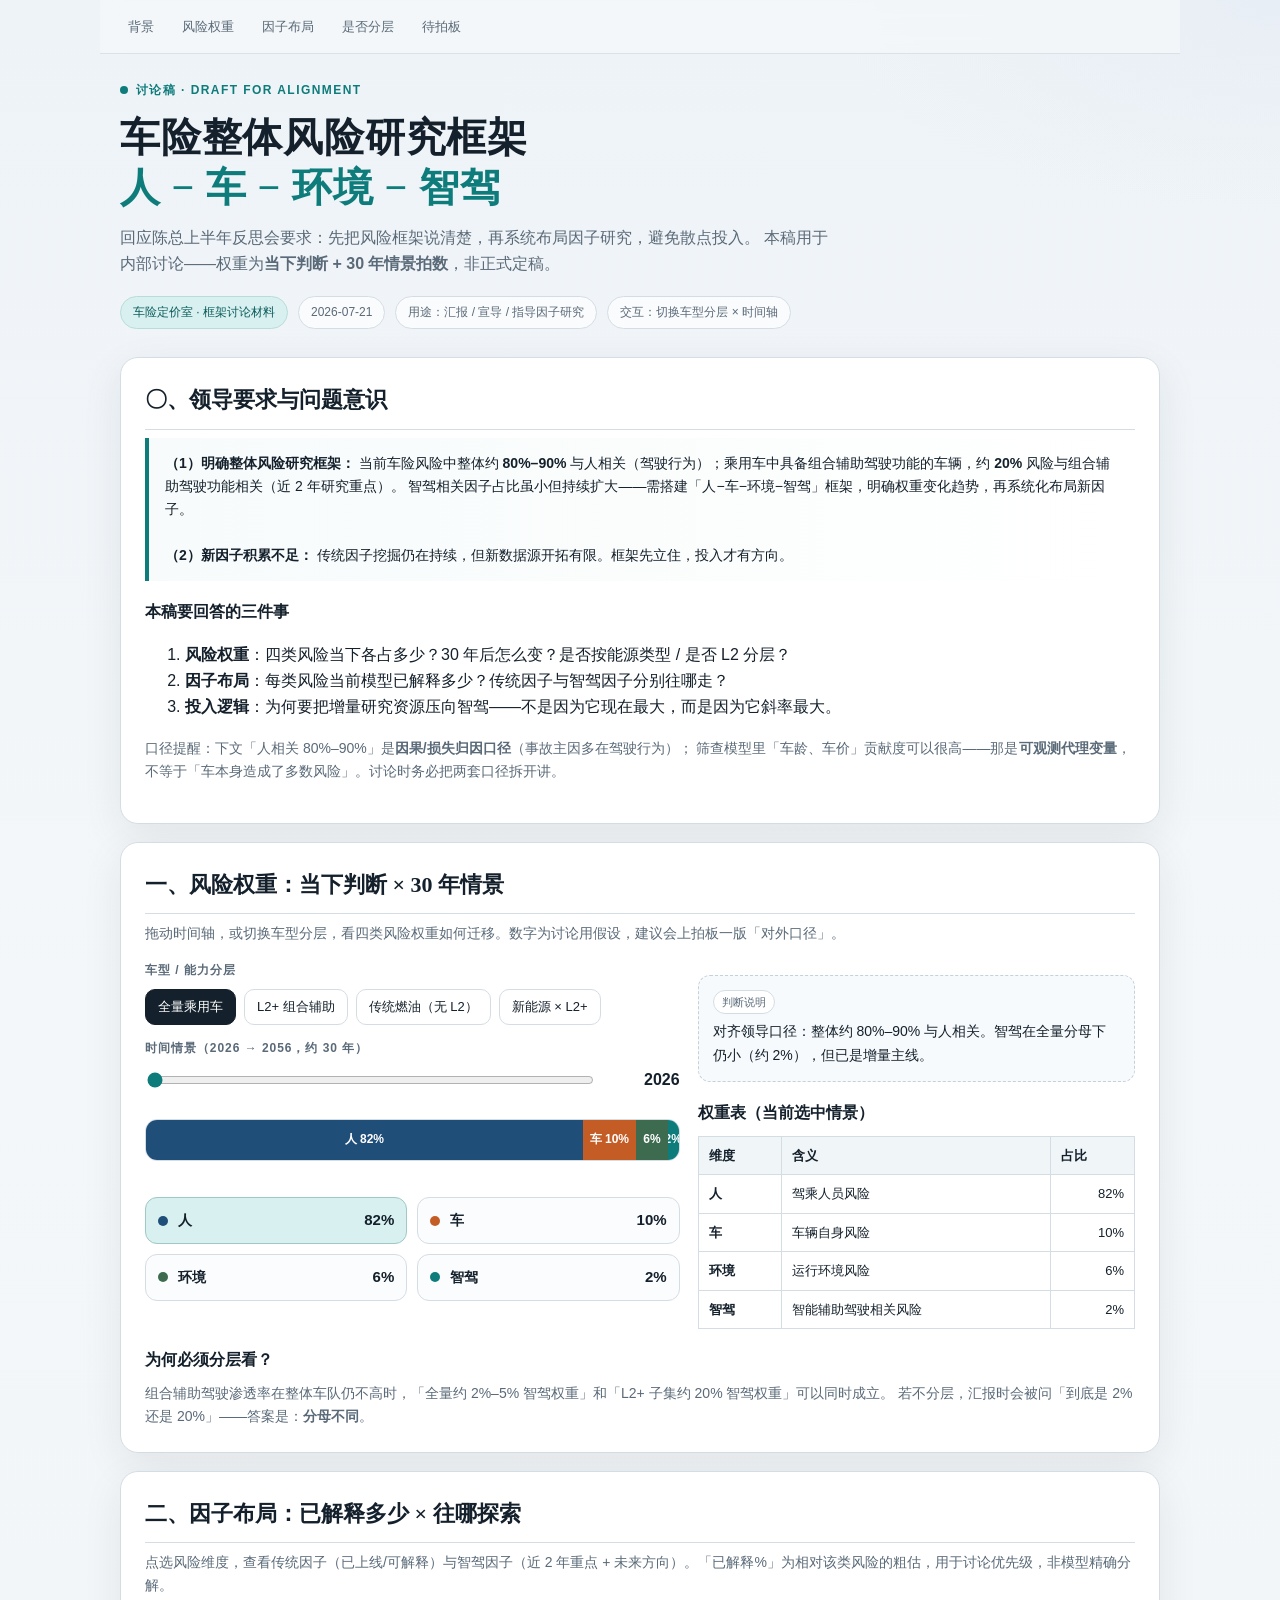
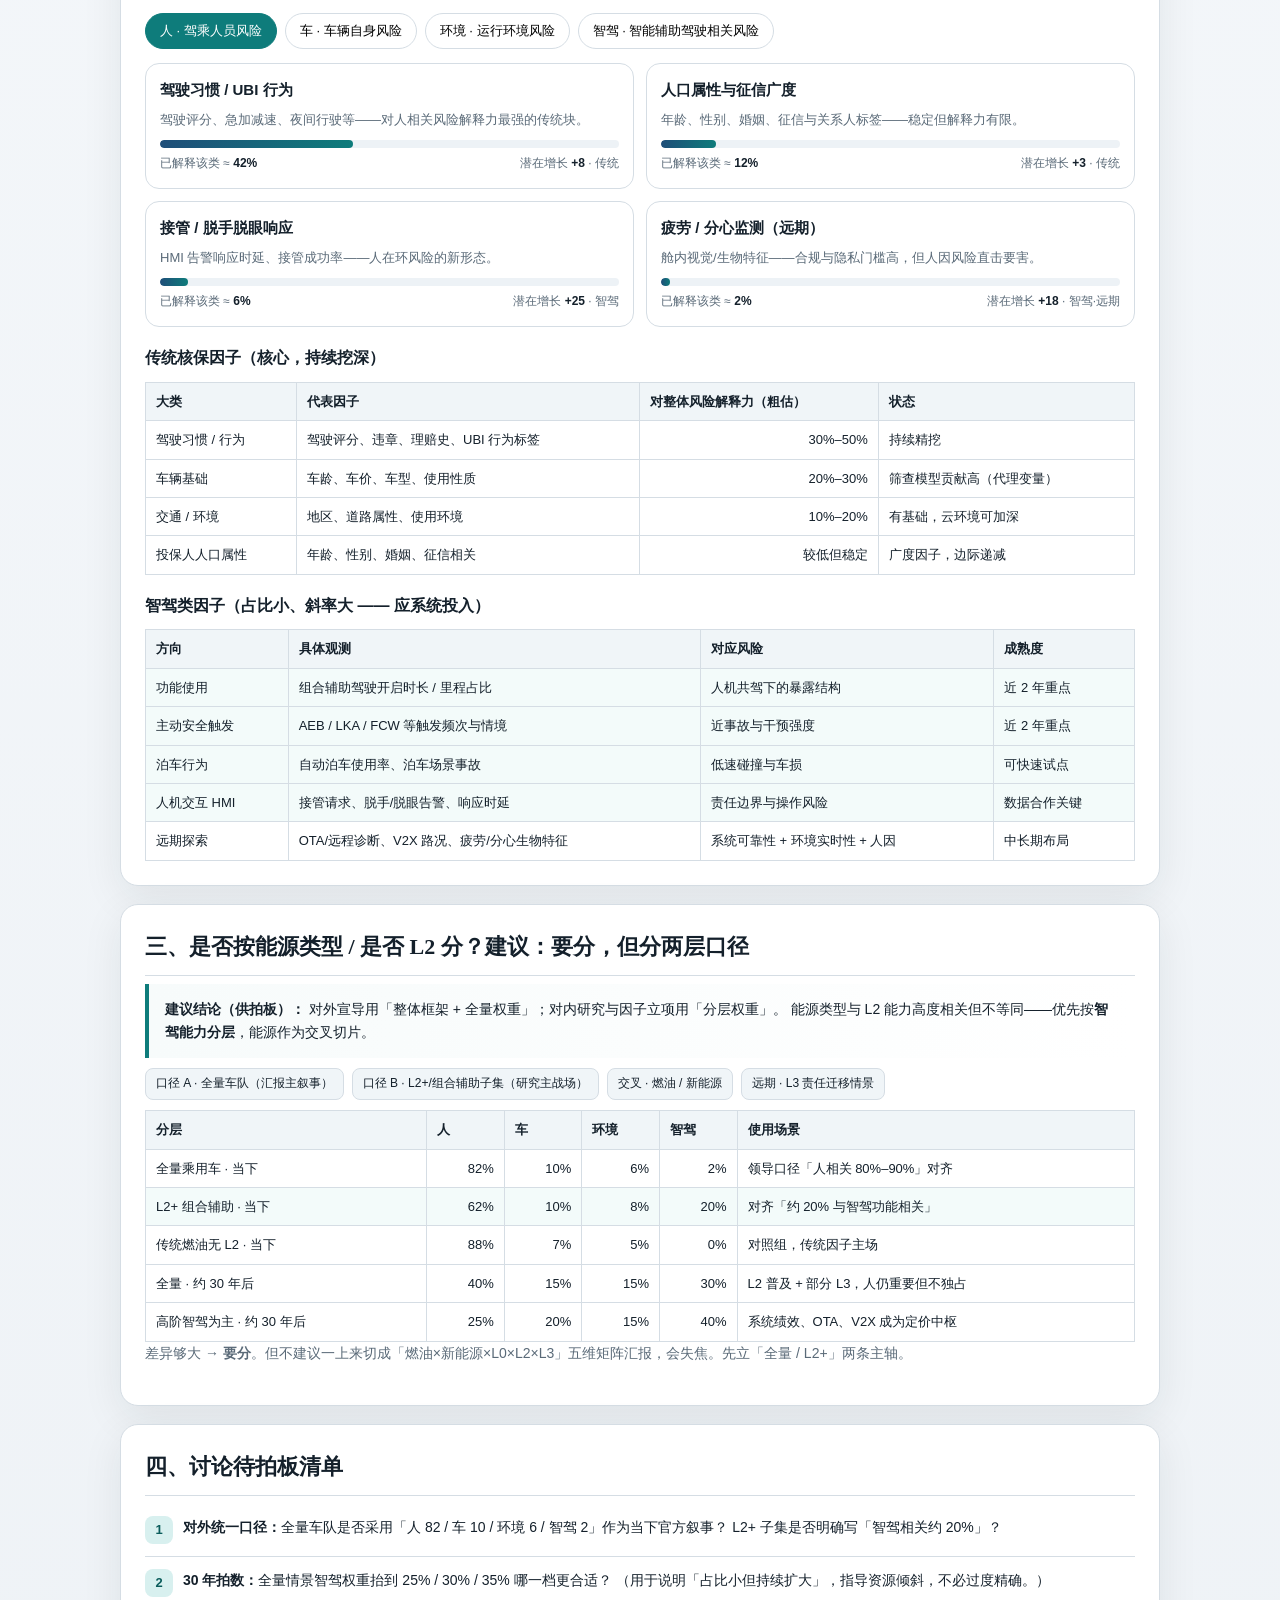
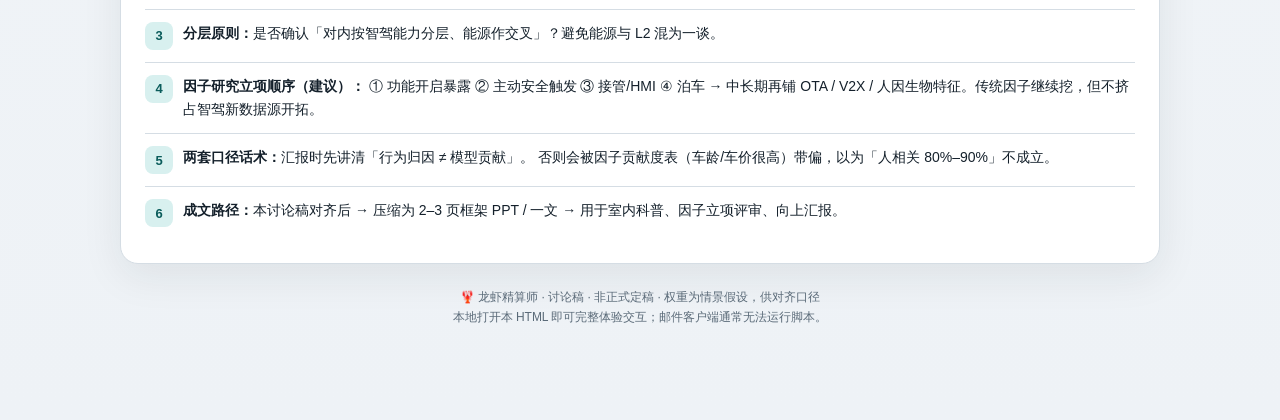
==== data/reports/auto-risk-framework/index.html @ bf544667 "Add interactive HTML draft for auto insurance risk framework Discussion material covering person/veh" ====
<!DOCTYPE html>
<html lang="zh-Hans">
<head>
<meta charset="utf-8">
<meta name="viewport" content="width=device-width, initial-scale=1">
<title>人−车−环境−智驾｜车险整体风险研究框架（讨论稿）</title>
<style>
  :root {
    --ink: #14202b;
    --muted: #5a6a78;
    --line: #d5dde4;
    --paper: #f4f7fa;
    --card: #ffffff;
    --accent: #0e7c7b;
    --accent-soft: #d8f0ef;
    --person: #1f4e79;
    --vehicle: #c45c26;
    --env: #3d6b4f;
    --adas: #0e7c7b;
    --warn: #9a3412;
    --shadow: 0 12px 40px rgba(20, 32, 43, 0.08);
    --font-display: "Source Han Serif SC", "Noto Serif SC", "Songti SC", "STSong", serif;
    --font-body: "PingFang SC", "Hiragino Sans GB", "Microsoft YaHei", sans-serif;
  }

  * { box-sizing: border-box; }
  html { scroll-behavior: smooth; }
  body {
    margin: 0;
    font-family: var(--font-body);
    color: var(--ink);
    background:
      radial-gradient(1200px 500px at 10% -10%, #d8f0ef 0%, transparent 55%),
      radial-gradient(900px 420px at 100% 0%, #e8eef5 0%, transparent 50%),
      linear-gradient(180deg, #eef3f7 0%, var(--paper) 28%, #eef2f6 100%);
    line-height: 1.65;
  }

  .wrap { max-width: 1080px; margin: 0 auto; padding: 28px 20px 80px; }

  .badge {
    display: inline-flex;
    align-items: center;
    gap: 8px;
    font-size: 12px;
    letter-spacing: 0.12em;
    text-transform: uppercase;
    color: var(--accent);
    font-weight: 600;
  }
  .badge::before {
    content: "";
    width: 8px; height: 8px;
    border-radius: 50%;
    background: var(--accent);
  }

  h1 {
    font-family: var(--font-display);
    font-weight: 700;
    font-size: clamp(28px, 4vw, 40px);
    line-height: 1.25;
    margin: 10px 0 12px;
    letter-spacing: 0.02em;
  }
  h1 em {
    font-style: normal;
    color: var(--accent);
  }

  .lead {
    font-size: 16px;
    color: var(--muted);
    max-width: 720px;
    margin: 0 0 18px;
  }

  .meta-row {
    display: flex;
    flex-wrap: wrap;
    gap: 10px;
    margin-bottom: 28px;
  }
  .chip {
    font-size: 12px;
    padding: 6px 12px;
    border: 1px solid var(--line);
    background: rgba(255,255,255,0.7);
    border-radius: 999px;
    color: var(--muted);
  }
  .chip.strong {
    border-color: #b8ddd9;
    background: var(--accent-soft);
    color: #0a5c5b;
  }

  section {
    background: var(--card);
    border: 1px solid var(--line);
    border-radius: 18px;
    padding: 24px;
    margin: 18px 0;
    box-shadow: var(--shadow);
  }

  section h2 {
    font-family: var(--font-display);
    font-size: 22px;
    margin: 0 0 8px;
    padding-bottom: 10px;
    border-bottom: 1px solid var(--line);
  }
  section h3 {
    font-size: 16px;
    margin: 18px 0 8px;
  }
  .sec-note { color: var(--muted); font-size: 14px; margin: 0 0 16px; }

  .callout {
    background: linear-gradient(90deg, #f7fbfb, #fff);
    border-left: 4px solid var(--accent);
    padding: 14px 16px;
    border-radius: 0 12px 12px 0;
    font-size: 14px;
  }
  .callout strong { color: var(--ink); }

  .grid-2 {
    display: grid;
    grid-template-columns: 1.1fr 0.9fr;
    gap: 18px;
  }
  @media (max-width: 860px) {
    .grid-2 { grid-template-columns: 1fr; }
  }

  .controls {
    display: flex;
    flex-direction: column;
    gap: 14px;
  }
  .control-block label {
    display: block;
    font-size: 12px;
    letter-spacing: 0.08em;
    color: var(--muted);
    margin-bottom: 8px;
    font-weight: 600;
  }
  .seg {
    display: flex;
    flex-wrap: wrap;
    gap: 8px;
  }
  .seg button {
    appearance: none;
    border: 1px solid var(--line);
    background: #fff;
    color: var(--ink);
    padding: 8px 12px;
    border-radius: 10px;
    font-size: 13px;
    cursor: pointer;
    transition: 0.18s ease;
  }
  .seg button:hover { border-color: #9ec9c6; }
  .seg button.active {
    background: var(--ink);
    color: #fff;
    border-color: var(--ink);
  }

  .year-row {
    display: flex;
    align-items: center;
    gap: 12px;
  }
  input[type="range"] {
    flex: 1;
    accent-color: var(--accent);
  }
  .year-val {
    min-width: 72px;
    text-align: right;
    font-weight: 700;
    font-variant-numeric: tabular-nums;
  }

  .stack {
    display: flex;
    height: 42px;
    border-radius: 12px;
    overflow: hidden;
    border: 1px solid var(--line);
    margin: 12px 0 8px;
  }
  .stack span {
    display: flex;
    align-items: center;
    justify-content: center;
    color: #fff;
    font-size: 12px;
    font-weight: 700;
    transition: width 0.45s cubic-bezier(.2,.8,.2,1);
    white-space: nowrap;
    overflow: hidden;
  }
  .c-person { background: var(--person); }
  .c-vehicle { background: var(--vehicle); }
  .c-env { background: var(--env); }
  .c-adas { background: var(--adas); }

  .legend {
    display: grid;
    grid-template-columns: repeat(2, minmax(0, 1fr));
    gap: 10px;
    margin-top: 14px;
  }
  .legend-item {
    display: flex;
    align-items: center;
    gap: 10px;
    padding: 10px 12px;
    border: 1px solid var(--line);
    border-radius: 12px;
    background: #fafcfd;
    cursor: pointer;
    transition: 0.15s ease;
  }
  .legend-item:hover, .legend-item.selected {
    border-color: #9ec9c6;
    background: var(--accent-soft);
  }
  .dot {
    width: 10px; height: 10px; border-radius: 50%; flex-shrink: 0;
  }
  .legend-item .name { font-weight: 600; font-size: 14px; }
  .legend-item .pct {
    margin-left: auto;
    font-variant-numeric: tabular-nums;
    font-weight: 700;
    font-size: 15px;
  }

  .judge-box {
    margin-top: 14px;
    padding: 14px;
    border-radius: 12px;
    background: #f7fafc;
    border: 1px dashed #c5d0da;
    font-size: 14px;
    min-height: 88px;
  }
  .judge-box .tag {
    display: inline-block;
    font-size: 11px;
    padding: 2px 8px;
    border-radius: 999px;
    background: #fff;
    border: 1px solid var(--line);
    color: var(--muted);
    margin-bottom: 6px;
  }

  .factor-tabs {
    display: flex;
    gap: 8px;
    flex-wrap: wrap;
    margin: 8px 0 14px;
  }
  .factor-tabs button {
    appearance: none;
    border: 1px solid var(--line);
    background: #fff;
    padding: 8px 14px;
    border-radius: 999px;
    cursor: pointer;
    font-size: 13px;
  }
  .factor-tabs button.active {
    background: var(--accent);
    border-color: var(--accent);
    color: #fff;
  }

  .factor-grid {
    display: grid;
    grid-template-columns: repeat(2, minmax(0, 1fr));
    gap: 12px;
  }
  @media (max-width: 700px) {
    .factor-grid, .legend { grid-template-columns: 1fr; }
  }

  .factor-card {
    border: 1px solid var(--line);
    border-radius: 14px;
    padding: 14px;
    background: #fff;
    cursor: pointer;
    transition: transform 0.18s ease, border-color 0.18s ease;
  }
  .factor-card:hover { transform: translateY(-2px); border-color: #9ec9c6; }
  .factor-card h4 {
    margin: 0 0 6px;
    font-size: 15px;
  }
  .factor-card p {
    margin: 0;
    font-size: 13px;
    color: var(--muted);
  }
  .bar-track {
    height: 8px;
    background: #edf2f6;
    border-radius: 999px;
    margin: 10px 0 6px;
    overflow: hidden;
  }
  .bar-fill {
    height: 100%;
    border-radius: 999px;
    background: linear-gradient(90deg, var(--person), var(--accent));
    width: 0;
    transition: width 0.5s ease;
  }
  .factor-meta {
    display: flex;
    justify-content: space-between;
    font-size: 12px;
    color: var(--muted);
  }
  .factor-meta b { color: var(--ink); }

  .detail-panel {
    margin-top: 14px;
    padding: 14px 16px;
    border-radius: 12px;
    background: #0f1a24;
    color: #e8eef4;
    font-size: 14px;
    display: none;
  }
  .detail-panel.show { display: block; animation: fadeIn 0.25s ease; }
  .detail-panel h4 { margin: 0 0 8px; color: #9fd7d4; }
  @keyframes fadeIn { from { opacity: 0; transform: translateY(4px);} to { opacity: 1; transform: none;} }

  table {
    width: 100%;
    border-collapse: collapse;
    font-size: 13px;
    margin-top: 10px;
  }
  th, td {
    border: 1px solid var(--line);
    padding: 8px 10px;
    text-align: left;
    vertical-align: top;
  }
  th { background: #f0f5f8; font-weight: 600; }
  td.num { font-variant-numeric: tabular-nums; text-align: right; white-space: nowrap; }
  tr.highlight td { background: #f3fbfa; }

  .todo-list {
    list-style: none;
    padding: 0;
    margin: 0;
  }
  .todo-list li {
    display: grid;
    grid-template-columns: 28px 1fr;
    gap: 10px;
    padding: 12px 0;
    border-bottom: 1px solid var(--line);
    font-size: 14px;
  }
  .todo-list li:last-child { border-bottom: none; }
  .todo-num {
    width: 28px; height: 28px;
    border-radius: 8px;
    background: var(--accent-soft);
    color: #0a5c5b;
    display: flex;
    align-items: center;
    justify-content: center;
    font-weight: 700;
    font-size: 13px;
  }

  .split-tags {
    display: flex;
    flex-wrap: wrap;
    gap: 8px;
    margin: 10px 0;
  }
  .split-tags span {
    font-size: 12px;
    padding: 5px 10px;
    border-radius: 8px;
    background: #f0f5f8;
    border: 1px solid var(--line);
  }

  .footer-note {
    margin-top: 24px;
    color: var(--muted);
    font-size: 12px;
    text-align: center;
  }

  .nav-mini {
    position: sticky;
    top: 0;
    z-index: 20;
    backdrop-filter: blur(10px);
    background: rgba(244,247,250,0.86);
    border-bottom: 1px solid rgba(213,221,228,0.8);
    margin: -28px -20px 22px;
    padding: 10px 20px;
    display: flex;
    gap: 12px;
    overflow-x: auto;
  }
  .nav-mini a {
    color: var(--muted);
    text-decoration: none;
    font-size: 13px;
    white-space: nowrap;
    padding: 6px 8px;
    border-radius: 8px;
  }
  .nav-mini a:hover { color: var(--ink); background: #fff; }
</style>
</head>
<body>
<div class="wrap">
  <nav class="nav-mini" aria-label="章节">
    <a href="#s0">背景</a>
    <a href="#s1">风险权重</a>
    <a href="#s2">因子布局</a>
    <a href="#s3">是否分层</a>
    <a href="#s4">待拍板</a>
  </nav>

  <div class="badge">讨论稿 · Draft for Alignment</div>
  <h1>车险整体风险研究框架<br><em>人 − 车 − 环境 − 智驾</em></h1>
  <p class="lead">
    回应陈总上半年反思会要求：先把风险框架说清楚，再系统布局因子研究，避免散点投入。
    本稿用于内部讨论——权重为<strong>当下判断 + 30 年情景拍数</strong>，非正式定稿。
  </p>
  <div class="meta-row">
    <span class="chip strong">车险定价室 · 框架讨论材料</span>
    <span class="chip">2026-07-21</span>
    <span class="chip">用途：汇报 / 宣导 / 指导因子研究</span>
    <span class="chip">交互：切换车型分层 × 时间轴</span>
  </div>

  <!-- 背景 -->
  <section id="s0">
    <h2>〇、领导要求与问题意识</h2>
    <div class="callout">
      <strong>（1）明确整体风险研究框架：</strong>
      当前车险风险中整体约 <b>80%–90%</b> 与人相关（驾驶行为）；乘用车中具备组合辅助驾驶功能的车辆，约 <b>20%</b> 风险与组合辅助驾驶功能相关（近 2 年研究重点）。
      智驾相关因子占比虽小但持续扩大——需搭建「人−车−环境−智驾」框架，明确权重变化趋势，再系统化布局新因子。
      <br><br>
      <strong>（2）新因子积累不足：</strong>
      传统因子挖掘仍在持续，但新数据源开拓有限。框架先立住，投入才有方向。
    </div>
    <h3>本稿要回答的三件事</h3>
    <ol>
      <li><b>风险权重</b>：四类风险当下各占多少？30 年后怎么变？是否按能源类型 / 是否 L2 分层？</li>
      <li><b>因子布局</b>：每类风险当前模型已解释多少？传统因子与智驾因子分别往哪走？</li>
      <li><b>投入逻辑</b>：为何要把增量研究资源压向智驾——不是因为它现在最大，而是因为它斜率最大。</li>
    </ol>
    <p class="sec-note" style="margin-top:12px;">
      口径提醒：下文「人相关 80%–90%」是<strong>因果/损失归因口径</strong>（事故主因多在驾驶行为）；
      筛查模型里「车龄、车价」贡献度可以很高——那是<strong>可观测代理变量</strong>，不等于「车本身造成了多数风险」。讨论时务必把两套口径拆开讲。
    </p>
  </section>

  <!-- 风险权重 -->
  <section id="s1">
    <h2>一、风险权重：当下判断 × 30 年情景</h2>
    <p class="sec-note">拖动时间轴，或切换车型分层，看四类风险权重如何迁移。数字为讨论用假设，建议会上拍板一版「对外口径」。</p>

    <div class="grid-2">
      <div class="controls">
        <div class="control-block">
          <label>车型 / 能力分层</label>
          <div class="seg" id="segButtons"></div>
        </div>
        <div class="control-block">
          <label>时间情景（2026 → 2056，约 30 年）</label>
          <div class="year-row">
            <input type="range" id="yearSlider" min="2026" max="2056" step="5" value="2026">
            <div class="year-val" id="yearLabel">2026</div>
          </div>
        </div>
        <div class="stack" id="stackBar" aria-hidden="true"></div>
        <div class="legend" id="legend"></div>
      </div>

      <div>
        <div class="judge-box" id="judgeBox">
          <div class="tag">判断说明</div>
          <div id="judgeText"></div>
        </div>
        <h3 style="margin-top:18px;">权重表（当前选中情景）</h3>
        <table>
          <thead>
            <tr>
              <th>维度</th>
              <th>含义</th>
              <th class="num">占比</th>
            </tr>
          </thead>
          <tbody id="weightTable"></tbody>
        </table>
      </div>
    </div>

    <h3>为何必须分层看？</h3>
    <p style="font-size:14px;color:var(--muted);margin:0;">
      组合辅助驾驶渗透率在整体车队仍不高时，「全量约 2%–5% 智驾权重」和「L2+ 子集约 20% 智驾权重」可以同时成立。
      若不分层，汇报时会被问「到底是 2% 还是 20%」——答案是：<b>分母不同</b>。
    </p>
  </section>

  <!-- 因子布局 -->
  <section id="s2">
    <h2>二、因子布局：已解释多少 × 往哪探索</h2>
    <p class="sec-note">点选风险维度，查看传统因子（已上线/可解释）与智驾因子（近 2 年重点 + 未来方向）。「已解释%」为相对该类风险的粗估，用于讨论优先级，非模型精确分解。</p>

    <div class="factor-tabs" id="dimTabs"></div>
    <div class="factor-grid" id="factorGrid"></div>
    <div class="detail-panel" id="detailPanel"></div>

    <h3>传统核保因子（核心，持续挖深）</h3>
    <table>
      <thead>
        <tr>
          <th>大类</th>
          <th>代表因子</th>
          <th>对整体风险解释力（粗估）</th>
          <th>状态</th>
        </tr>
      </thead>
      <tbody>
        <tr>
          <td>驾驶习惯 / 行为</td>
          <td>驾驶评分、违章、理赔史、UBI 行为标签</td>
          <td class="num">30%–50%</td>
          <td>持续精挖</td>
        </tr>
        <tr>
          <td>车辆基础</td>
          <td>车龄、车价、车型、使用性质</td>
          <td class="num">20%–30%</td>
          <td>筛查模型贡献高（代理变量）</td>
        </tr>
        <tr>
          <td>交通 / 环境</td>
          <td>地区、道路属性、使用环境</td>
          <td class="num">10%–20%</td>
          <td>有基础，云环境可加深</td>
        </tr>
        <tr>
          <td>投保人人口属性</td>
          <td>年龄、性别、婚姻、征信相关</td>
          <td class="num">较低但稳定</td>
          <td>广度因子，边际递减</td>
        </tr>
      </tbody>
    </table>

    <h3>智驾类因子（占比小、斜率大 —— 应系统投入）</h3>
    <table>
      <thead>
        <tr>
          <th>方向</th>
          <th>具体观测</th>
          <th>对应风险</th>
          <th>成熟度</th>
        </tr>
      </thead>
      <tbody>
        <tr class="highlight">
          <td>功能使用</td>
          <td>组合辅助驾驶开启时长 / 里程占比</td>
          <td>人机共驾下的暴露结构</td>
          <td>近 2 年重点</td>
        </tr>
        <tr class="highlight">
          <td>主动安全触发</td>
          <td>AEB / LKA / FCW 等触发频次与情境</td>
          <td>近事故与干预强度</td>
          <td>近 2 年重点</td>
        </tr>
        <tr class="highlight">
          <td>泊车行为</td>
          <td>自动泊车使用率、泊车场景事故</td>
          <td>低速碰撞与车损</td>
          <td>可快速试点</td>
        </tr>
        <tr class="highlight">
          <td>人机交互 HMI</td>
          <td>接管请求、脱手/脱眼告警、响应时延</td>
          <td>责任边界与操作风险</td>
          <td>数据合作关键</td>
        </tr>
        <tr>
          <td>远期探索</td>
          <td>OTA/远程诊断、V2X 路况、疲劳/分心生物特征</td>
          <td>系统可靠性 + 环境实时性 + 人因</td>
          <td>中长期布局</td>
        </tr>
      </tbody>
    </table>
  </section>

  <!-- 是否分层 -->
  <section id="s3">
    <h2>三、是否按能源类型 / 是否 L2 分？建议：要分，但分两层口径</h2>
    <div class="callout">
      <strong>建议结论（供拍板）：</strong>
      对外宣导用「整体框架 + 全量权重」；对内研究与因子立项用「分层权重」。
      能源类型与 L2 能力高度相关但不等同——优先按<strong>智驾能力分层</strong>，能源作为交叉切片。
    </div>

    <div class="split-tags">
      <span>口径 A · 全量车队（汇报主叙事）</span>
      <span>口径 B · L2+/组合辅助子集（研究主战场）</span>
      <span>交叉 · 燃油 / 新能源</span>
      <span>远期 · L3 责任迁移情景</span>
    </div>

    <table>
      <thead>
        <tr>
          <th>分层</th>
          <th>人</th>
          <th>车</th>
          <th>环境</th>
          <th>智驾</th>
          <th>使用场景</th>
        </tr>
      </thead>
      <tbody>
        <tr>
          <td>全量乘用车 · 当下</td>
          <td class="num">82%</td>
          <td class="num">10%</td>
          <td class="num">6%</td>
          <td class="num">2%</td>
          <td>领导口径「人相关 80%–90%」对齐</td>
        </tr>
        <tr class="highlight">
          <td>L2+ 组合辅助 · 当下</td>
          <td class="num">62%</td>
          <td class="num">10%</td>
          <td class="num">8%</td>
          <td class="num">20%</td>
          <td>对齐「约 20% 与智驾功能相关」</td>
        </tr>
        <tr>
          <td>传统燃油无 L2 · 当下</td>
          <td class="num">88%</td>
          <td class="num">7%</td>
          <td class="num">5%</td>
          <td class="num">0%</td>
          <td>对照组，传统因子主场</td>
        </tr>
        <tr>
          <td>全量 · 约 30 年后</td>
          <td class="num">40%</td>
          <td class="num">15%</td>
          <td class="num">15%</td>
          <td class="num">30%</td>
          <td>L2 普及 + 部分 L3，人仍重要但不独占</td>
        </tr>
        <tr>
          <td>高阶智驾为主 · 约 30 年后</td>
          <td class="num">25%</td>
          <td class="num">20%</td>
          <td class="num">15%</td>
          <td class="num">40%</td>
          <td>系统绩效、OTA、V2X 成为定价中枢</td>
        </tr>
      </tbody>
    </table>
    <p class="sec-note">差异够大 → <b>要分</b>。但不建议一上来切成「燃油×新能源×L0×L2×L3」五维矩阵汇报，会失焦。先立「全量 / L2+」两条主轴。</p>
  </section>

  <!-- 待拍板 -->
  <section id="s4">
    <h2>四、讨论待拍板清单</h2>
    <ul class="todo-list">
      <li>
        <div class="todo-num">1</div>
        <div>
          <b>对外统一口径：</b>全量车队是否采用「人 82 / 车 10 / 环境 6 / 智驾 2」作为当下官方叙事？
          L2+ 子集是否明确写「智驾相关约 20%」？
        </div>
      </li>
      <li>
        <div class="todo-num">2</div>
        <div>
          <b>30 年拍数：</b>全量情景智驾权重抬到 25% / 30% / 35% 哪一档更合适？
          （用于说明「占比小但持续扩大」，指导资源倾斜，不必过度精确。）
        </div>
      </li>
      <li>
        <div class="todo-num">3</div>
        <div>
          <b>分层原则：</b>是否确认「对内按智驾能力分层、能源作交叉」？避免能源与 L2 混为一谈。
        </div>
      </li>
      <li>
        <div class="todo-num">4</div>
        <div>
          <b>因子研究立项顺序（建议）：</b>
          ① 功能开启暴露 ② 主动安全触发 ③ 接管/HMI ④ 泊车
          → 中长期再铺 OTA / V2X / 人因生物特征。传统因子继续挖，但不挤占智驾新数据源开拓。
        </div>
      </li>
      <li>
        <div class="todo-num">5</div>
        <div>
          <b>两套口径话术：</b>汇报时先讲清「行为归因 ≠ 模型贡献」。
          否则会被因子贡献度表（车龄/车价很高）带偏，以为「人相关 80%–90%」不成立。
        </div>
      </li>
      <li>
        <div class="todo-num">6</div>
        <div>
          <b>成文路径：</b>本讨论稿对齐后 → 压缩为 2–3 页框架 PPT / 一文 →
          用于室内科普、因子立项评审、向上汇报。
        </div>
      </li>
    </ul>
  </section>

  <p class="footer-note">
    🦞 龙虾精算师 · 讨论稿 · 非正式定稿 · 权重为情景假设，供对齐口径<br>
    本地打开本 HTML 即可完整体验交互；邮件客户端通常无法运行脚本。
  </p>
</div>

<script>
(function () {
  const DIMS = [
    { key: "person", name: "人", full: "驾乘人员风险", color: "var(--person)", cls: "c-person" },
    { key: "vehicle", name: "车", full: "车辆自身风险", color: "var(--vehicle)", cls: "c-vehicle" },
    { key: "env", name: "环境", full: "运行环境风险", color: "var(--env)", cls: "c-env" },
    { key: "adas", name: "智驾", full: "智能辅助驾驶相关风险", color: "var(--adas)", cls: "c-adas" }
  ];

  const SEGMENTS = [
    {
      id: "fleet",
      label: "全量乘用车",
      judge: {
        2026: "对齐领导口径：整体约 80%–90% 与人相关。智驾在全量分母下仍小（约 2%），但已是增量主线。",
        2036: "L2 渗透抬升，智驾权重进入双位数；人仍主导，但「行为暴露」开始被系统分担。",
        2046: "人机共驾成为主流形态；环境（路网/V2X）与系统可靠性权重同步抬升。",
        2056: "30 年情景：智驾约 30%，人约 40%。定价中枢从「人是谁」部分转向「系统怎么开、路怎么协同」。"
      },
      weights: {
        2026: { person: 82, vehicle: 10, env: 6, adas: 2 },
        2036: { person: 70, vehicle: 12, env: 8, adas: 10 },
        2046: { person: 55, vehicle: 14, env: 12, adas: 19 },
        2056: { person: 40, vehicle: 15, env: 15, adas: 30 }
      }
    },
    {
      id: "l2",
      label: "L2+ 组合辅助",
      judge: {
        2026: "研究主战场：具备组合辅助驾驶的车辆，约 20% 风险与智驾功能相关——近 2 年重点。人仍最大，但已不是「人独占」。",
        2036: "开启里程与功能复杂度上升，智驾权重继续扩大；HMI/接管成为关键可保风险点。",
        2046: "高阶辅助接近常态，事故归因更多落到系统策略、ODD 边界与人机交接。",
        2056: "高阶情景：智驾可至约 40%。人的残余风险集中在接管失败、误用与非 ODD 场景。"
      },
      weights: {
        2026: { person: 62, vehicle: 10, env: 8, adas: 20 },
        2036: { person: 50, vehicle: 12, env: 10, adas: 28 },
        2046: { person: 38, vehicle: 15, env: 12, adas: 35 },
        2056: { person: 25, vehicle: 20, env: 15, adas: 40 }
      }
    },
    {
      id: "ice",
      label: "传统燃油（无 L2）",
      judge: {
        2026: "对照组：智驾权重≈0。传统「人−车−环境」框架足够；因子工作仍以行为与车辆基础为主。",
        2036: "存量燃油车仍在，但新车几乎都带辅助驾驶——该分层在保单组合中逐渐萎缩。",
        2046: "残余传统车队；风险结构变化慢，主要跟老龄化车队与使用环境走。",
        2056: "若仍存在，权重结构接近今日，但在整体组合中占比很低。"
      },
      weights: {
        2026: { person: 88, vehicle: 7, env: 5, adas: 0 },
        2036: { person: 86, vehicle: 8, env: 5, adas: 1 },
        2046: { person: 84, vehicle: 9, env: 6, adas: 1 },
        2056: { person: 82, vehicle: 10, env: 6, adas: 2 }
      }
    },
    {
      id: "nev",
      label: "新能源 × L2+",
      judge: {
        2026: "新能源与智驾常捆绑出现：车（电池/电控）与智驾权重都高于燃油对照组；环境中充电/城市工况也更敏感。",
        2036: "NEV 成为乘用车主力，智驾标配化；「车」的风险更多来自软件定义与电子电气架构。",
        2046: "OTA 与远程诊断成为常规因子来源；车与智驾边界开始模糊——需在框架上仍拆开记账。",
        2056: "与 L2+ 高阶情景接近：系统绩效主导，人退居接管与误用。"
      },
      weights: {
        2026: { person: 58, vehicle: 14, env: 8, adas: 20 },
        2036: { person: 46, vehicle: 16, env: 10, adas: 28 },
        2046: { person: 34, vehicle: 18, env: 13, adas: 35 },
        2056: { person: 24, vehicle: 22, env: 14, adas: 40 }
      }
    }
  ];

  const FACTORS = {
    person: [
      {
        title: "驾驶习惯 / UBI 行为",
        explained: 42,
        growth: 8,
        type: "传统",
        desc: "驾驶评分、急加减速、夜间行驶等——对人相关风险解释力最强的传统块。",
        detail: "建议：继续精挖，但承认边际递减。增量应转向「智驾开启时的人机行为」而非重复堆人口统计代理变量。"
      },
      {
        title: "人口属性与征信广度",
        explained: 12,
        growth: 3,
        type: "传统",
        desc: "年龄、性别、婚姻、征信与关系人标签——稳定但解释力有限。",
        detail: "筛查模型里可能仍有贡献，但对「驾驶行为风险」本身多为弱代理。不宜作为智驾时代主攻方向。"
      },
      {
        title: "接管 / 脱手脱眼响应",
        explained: 6,
        growth: 25,
        type: "智驾",
        desc: "HMI 告警响应时延、接管成功率——人在环风险的新形态。",
        detail: "这是「人」维度在智驾时代的升级版：不是开得猛不猛，而是系统叫你时你在不在。数据依赖车企合作。"
      },
      {
        title: "疲劳 / 分心监测（远期）",
        explained: 2,
        growth: 18,
        type: "智驾·远期",
        desc: "舱内视觉/生物特征——合规与隐私门槛高，但人因风险直击要害。",
        detail: "列入中长期探索，不作为明年必达。先把功能开启与主动安全触发做扎实。"
      }
    ],
    vehicle: [
      {
        title: "车龄 / 车价 / 车型",
        explained: 55,
        growth: 5,
        type: "传统",
        desc: "筛查模型贡献往往很高（例：车龄、车价条形突出）——强代理、弱因果。",
        detail: "保留并优化，但汇报时讲清：高贡献 ≠ 风险主因在车。避免与「人相关 80%–90%」口径打架。"
      },
      {
        title: "使用性质与运营属性",
        explained: 15,
        growth: 6,
        type: "传统",
        desc: "营运/非营运、网约等——改变暴露与损失强度。",
        detail: "传统挖潜仍有空间，尤其与新能源营运交叉时。"
      },
      {
        title: "OTA / 远程诊断健康度",
        explained: 4,
        growth: 22,
        type: "智驾·远期",
        desc: "软件版本、故障码、传感器校准状态——系统可靠性代理。",
        detail: "随软件定义汽车深化，「车」的风险越来越像「可持续运行的系统」，而非铁皮与排量。"
      },
      {
        title: "主动安全硬件配置",
        explained: 8,
        growth: 14,
        type: "智驾",
        desc: "AEB 等配置有无、世代差异——静态配置因子。",
        detail: "配置是入门；真正有定价力的是「触发与生效」动态数据，避免只停在配置清单。"
      }
    ],
    env: [
      {
        title: "地区 / 道路属性",
        explained: 35,
        growth: 8,
        type: "传统",
        desc: "承保地区、城乡、道路等级——经典环境因子。",
        detail: "云环境/区域画像仍可加深，但要警惕与人、车因子共线。"
      },
      {
        title: "交通拥堵与出行时段",
        explained: 18,
        growth: 10,
        type: "传统",
        desc: "运行环境强度的时间切片。",
        detail: "可与智驾 ODD（运行设计域）对齐：城区 vs 高速的功能可用性不同，风险含义不同。"
      },
      {
        title: "V2X / 实时路况（远期）",
        explained: 3,
        growth: 28,
        type: "智驾·远期",
        desc: "车路协同与实时事件——环境因子的「在线化」。",
        detail: "基础设施成熟度决定天花板；现阶段适合跟踪试点，不宜承诺短期上线。"
      },
      {
        title: "天气与灾害暴露",
        explained: 12,
        growth: 7,
        type: "传统",
        desc: "气候、灾害对车损与出险的影响。",
        detail: "宏观风险研究可继续服务，与智驾主线并行不悖。"
      }
    ],
    adas: [
      {
        title: "功能开启暴露",
        explained: 25,
        growth: 30,
        type: "智驾",
        desc: "组合辅助驾驶开启时长/里程占比——智驾风险的第一暴露定义。",
        detail: "没有暴露，就没有「20%」口径的落地度量。建议作为智驾因子布局的 1 号工程。"
      },
      {
        title: "AEB / LKA 等触发频次",
        explained: 18,
        growth: 26,
        type: "智驾",
        desc: "近事故与系统干预强度——兼具风险信号与安全红利两面。",
        detail: "触发高可能是「险些出事」也可能是「系统勤快」。需结合场景与后果建模，避免单因子误伤。"
      },
      {
        title: "自动泊车使用",
        explained: 8,
        growth: 16,
        type: "智驾",
        desc: "低速场景功能化——车损频率敏感、相对易取数。",
        detail: "适合作为早期可验证试点，形成「智驾因子从研究到定价」的样板路径。"
      },
      {
        title: "人机共驾交互质量",
        explained: 10,
        growth: 32,
        type: "智驾",
        desc: "接管请求、告警、误用模式——智驾相关风险的核心人因面。",
        detail: "与「人」维度交叉记账：框架上归智驾，解释时必须拉通人机责任边界（尤其 L2 vs L3）。"
      }
    ]
  };

  let segId = "fleet";
  let year = 2026;
  let selectedDim = "person";
  let selectedFactor = null;

  const years = [2026, 2036, 2046, 2056];

  function lerpWeights(seg, y) {
    const wmap = seg.weights;
    if (wmap[y]) return { ...wmap[y] };
    let y0 = years[0], y1 = years[years.length - 1];
    for (let i = 0; i < years.length - 1; i++) {
      if (y >= years[i] && y <= years[i + 1]) {
        y0 = years[i]; y1 = years[i + 1]; break;
      }
    }
    const t = (y - y0) / (y1 - y0);
    const a = wmap[y0], b = wmap[y1];
    const out = {};
    DIMS.forEach(d => {
      out[d.key] = Math.round(a[d.key] + (b[d.key] - a[d.key]) * t);
    });
    // fix rounding to 100
    const sum = DIMS.reduce((s, d) => s + out[d.key], 0);
    out.person += (100 - sum);
    return out;
  }

  function judgeFor(seg, y) {
    const keys = Object.keys(seg.judge).map(Number).sort((a, b) => a - b);
    let best = keys[0];
    keys.forEach(k => { if (Math.abs(k - y) < Math.abs(best - y)) best = k; });
    return seg.judge[best];
  }

  function renderSegButtons() {
    const el = document.getElementById("segButtons");
    el.innerHTML = SEGMENTS.map(s =>
      `<button type="button" data-id="${s.id}" class="${s.id === segId ? "active" : ""}">${s.label}</button>`
    ).join("");
    el.querySelectorAll("button").forEach(btn => {
      btn.addEventListener("click", () => {
        segId = btn.dataset.id;
        renderAll();
      });
    });
  }

  function renderWeights() {
    const seg = SEGMENTS.find(s => s.id === segId);
    const w = lerpWeights(seg, year);
    const stack = document.getElementById("stackBar");
    stack.innerHTML = DIMS.map(d => {
      const pct = w[d.key];
      const label = pct >= 8 ? `${d.name} ${pct}%` : (pct > 0 ? `${pct}%` : "");
      return `<span class="${d.cls}" style="width:${pct}%" title="${d.full}">${label}</span>`;
    }).join("");

    const legend = document.getElementById("legend");
    legend.innerHTML = DIMS.map(d => `
      <div class="legend-item ${selectedDim === d.key ? "selected" : ""}" data-dim="${d.key}">
        <span class="dot" style="background:${d.color}"></span>
        <span class="name">${d.name}</span>
        <span class="pct">${w[d.key]}%</span>
      </div>`).join("");
    legend.querySelectorAll(".legend-item").forEach(item => {
      item.addEventListener("click", () => {
        selectedDim = item.dataset.dim;
        selectedFactor = null;
        renderAll();
        document.getElementById("s2").scrollIntoView({ behavior: "smooth", block: "start" });
      });
    });

    document.getElementById("judgeText").textContent = judgeFor(seg, year);

    const tbody = document.getElementById("weightTable");
    tbody.innerHTML = DIMS.map(d => `
      <tr>
        <td><b>${d.name}</b></td>
        <td>${d.full}</td>
        <td class="num">${w[d.key]}%</td>
      </tr>`).join("");
  }

  function renderDimTabs() {
    const el = document.getElementById("dimTabs");
    el.innerHTML = DIMS.map(d =>
      `<button type="button" data-dim="${d.key}" class="${selectedDim === d.key ? "active" : ""}">${d.name} · ${d.full}</button>`
    ).join("");
    el.querySelectorAll("button").forEach(btn => {
      btn.addEventListener("click", () => {
        selectedDim = btn.dataset.dim;
        selectedFactor = null;
        renderFactors();
        renderDimTabs();
      });
    });
  }

  function renderFactors() {
    const list = FACTORS[selectedDim] || [];
    const grid = document.getElementById("factorGrid");
    grid.innerHTML = list.map((f, i) => `
      <article class="factor-card" data-idx="${i}">
        <h4>${f.title}</h4>
        <p>${f.desc}</p>
        <div class="bar-track"><div class="bar-fill" style="width:${f.explained}%"></div></div>
        <div class="factor-meta">
          <span>已解释该类 ≈ <b>${f.explained}%</b></span>
          <span>潜在增长 <b>+${f.growth}</b> · ${f.type}</span>
        </div>
      </article>`).join("");

    // animate bars
    requestAnimationFrame(() => {
      grid.querySelectorAll(".bar-fill").forEach((bar, i) => {
        bar.style.width = list[i].explained + "%";
      });
    });

    grid.querySelectorAll(".factor-card").forEach(card => {
      card.addEventListener("click", () => {
        selectedFactor = Number(card.dataset.idx);
        showDetail();
      });
    });

    showDetail();
  }

  function showDetail() {
    const panel = document.getElementById("detailPanel");
    const list = FACTORS[selectedDim] || [];
    if (selectedFactor == null || !list[selectedFactor]) {
      panel.className = "detail-panel";
      panel.innerHTML = "";
      return;
    }
    const f = list[selectedFactor];
    const dim = DIMS.find(d => d.key === selectedDim);
    panel.className = "detail-panel show";
    panel.innerHTML = `<h4>${dim.name} · ${f.title}</h4><p style="margin:0;opacity:.92">${f.detail}</p>`;
  }

  function renderAll() {
    document.getElementById("yearLabel").textContent = year;
    renderSegButtons();
    renderWeights();
    renderDimTabs();
    renderFactors();
  }

  document.getElementById("yearSlider").addEventListener("input", (e) => {
    year = Number(e.target.value);
    renderAll();
  });

  renderAll();
})();
</script>
</body>
</html>
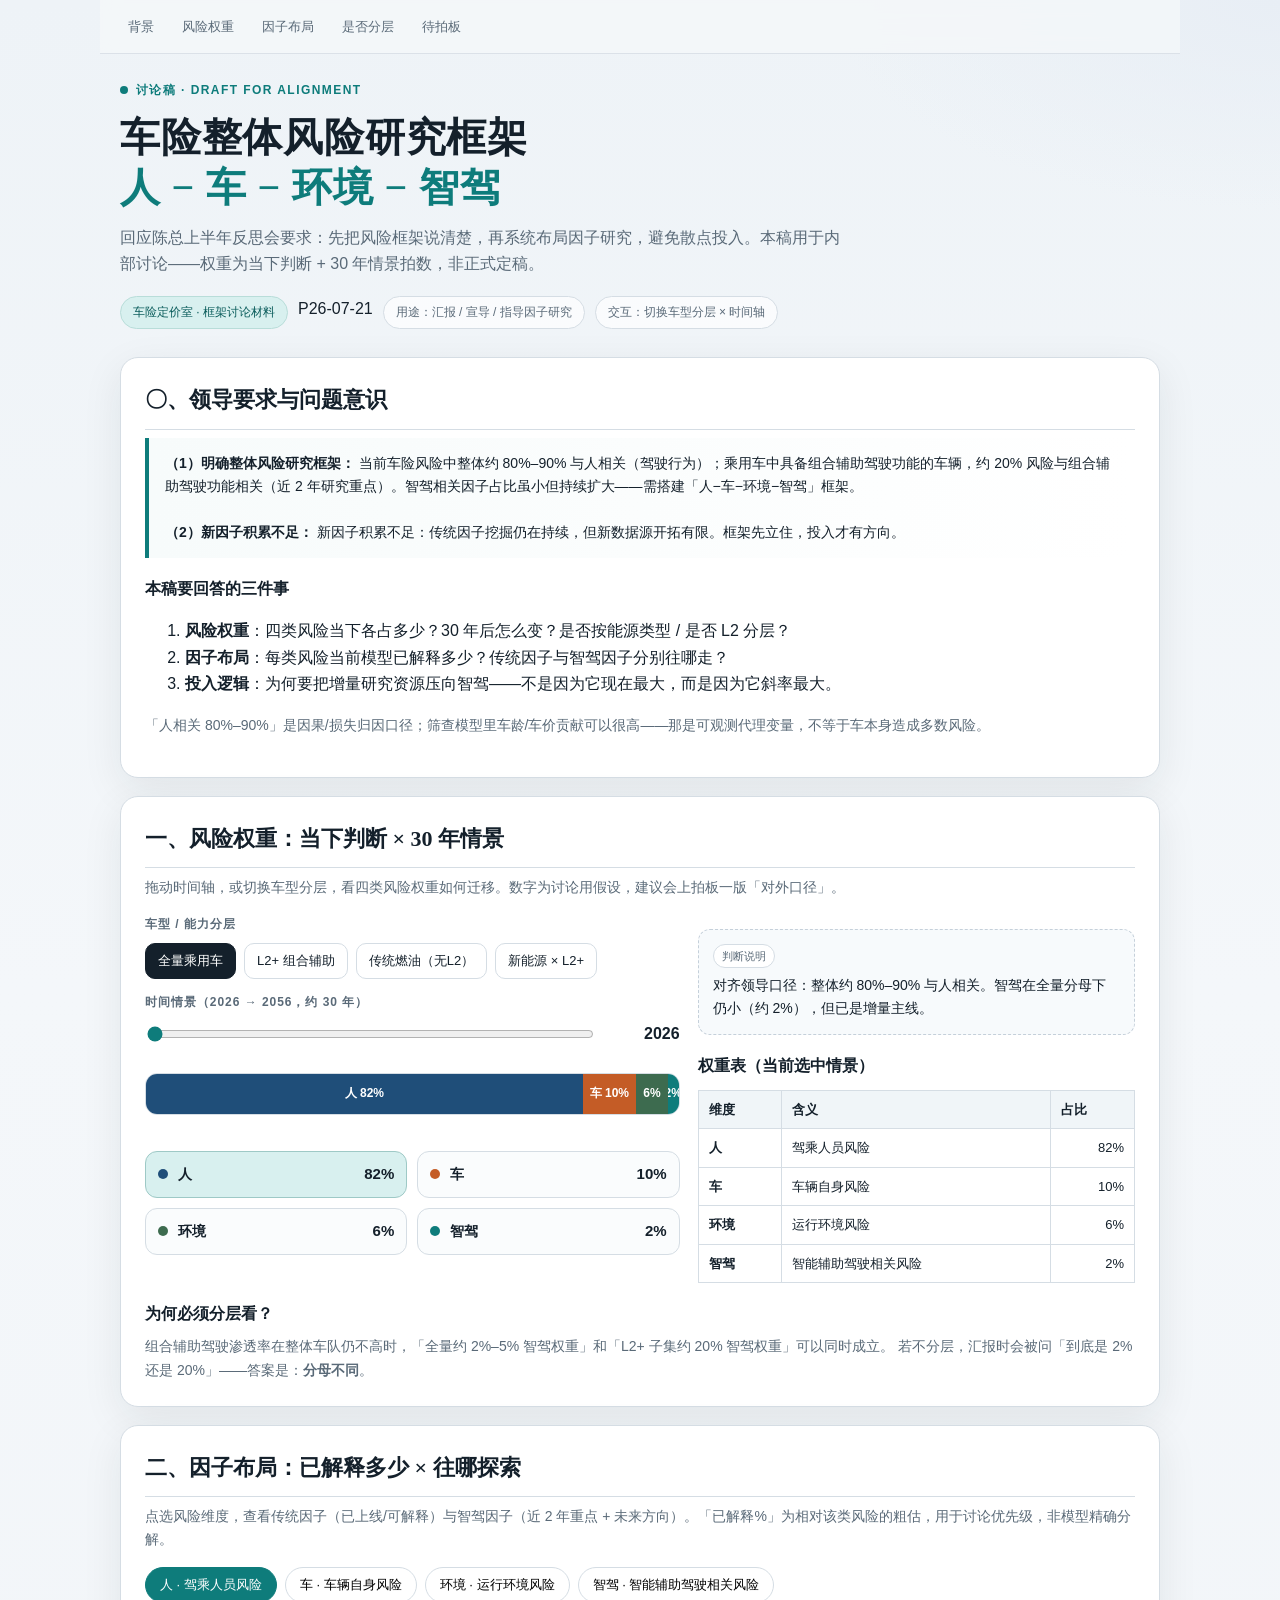
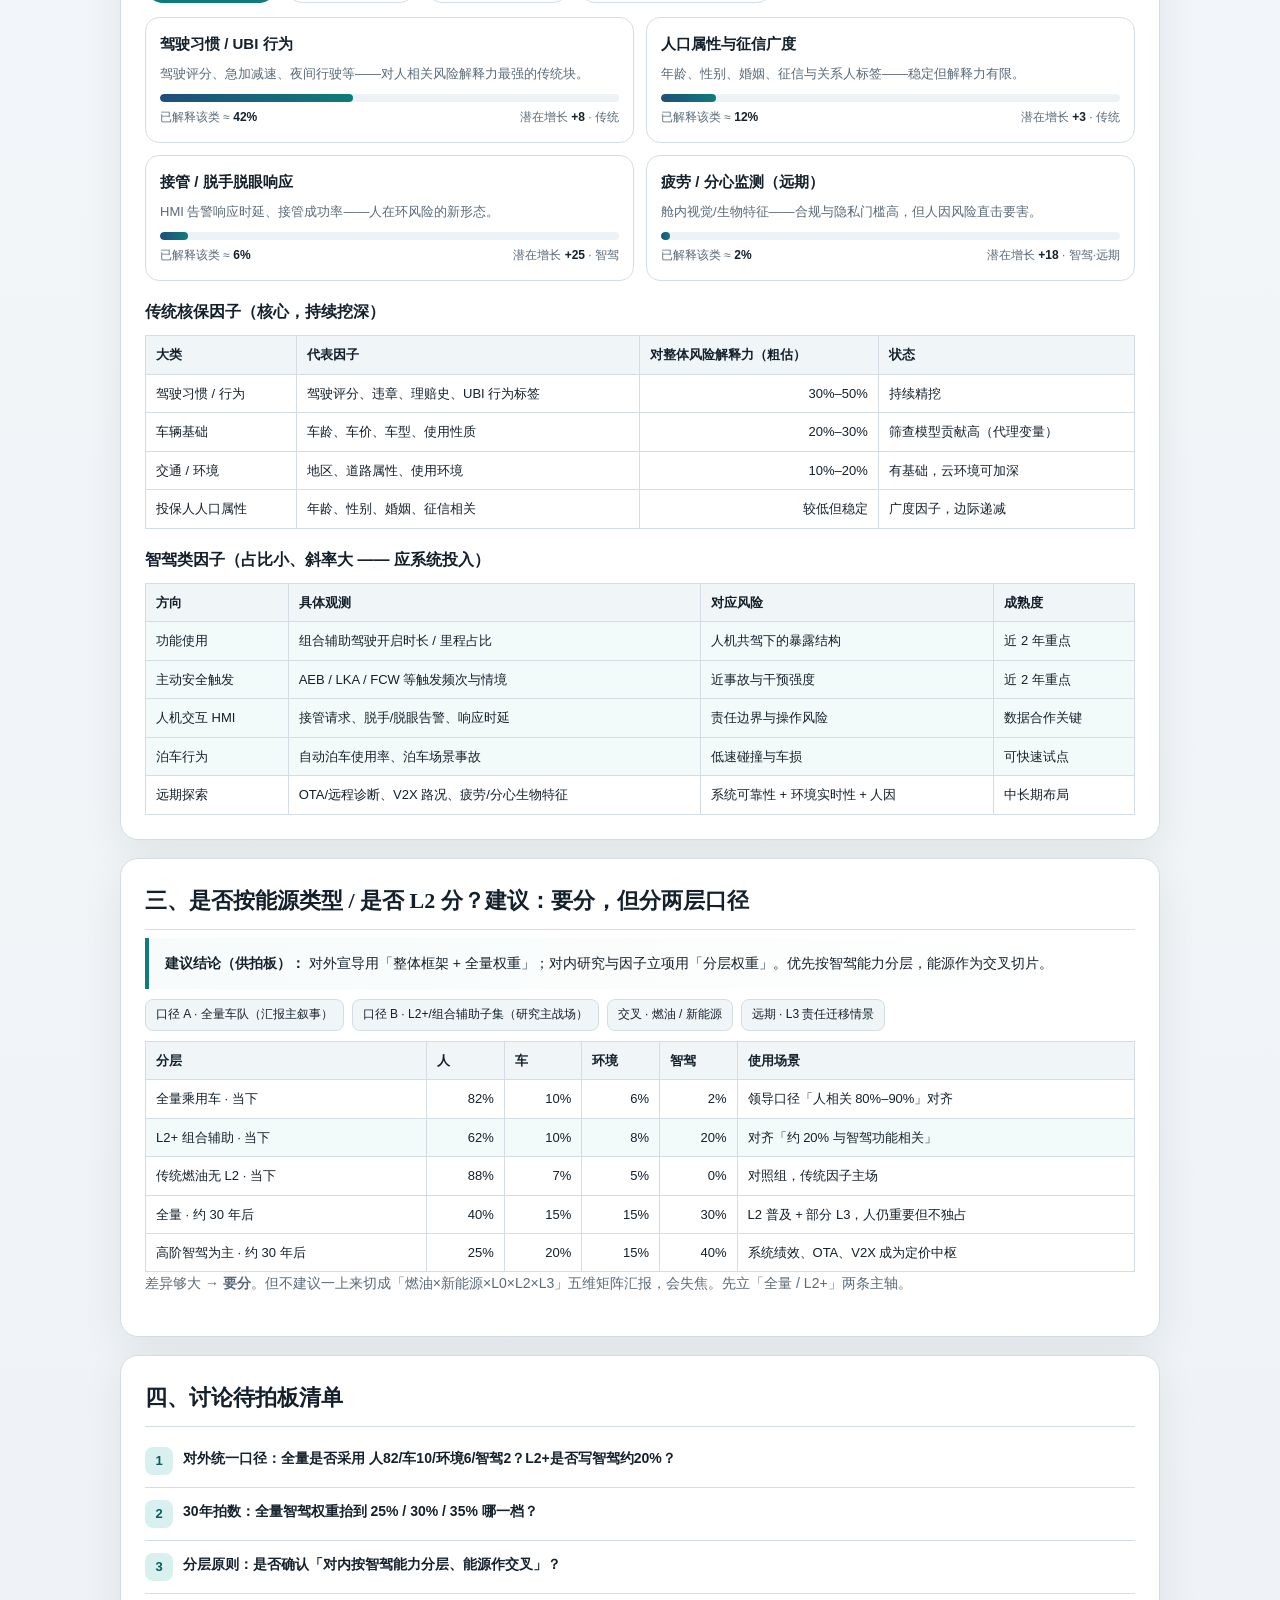
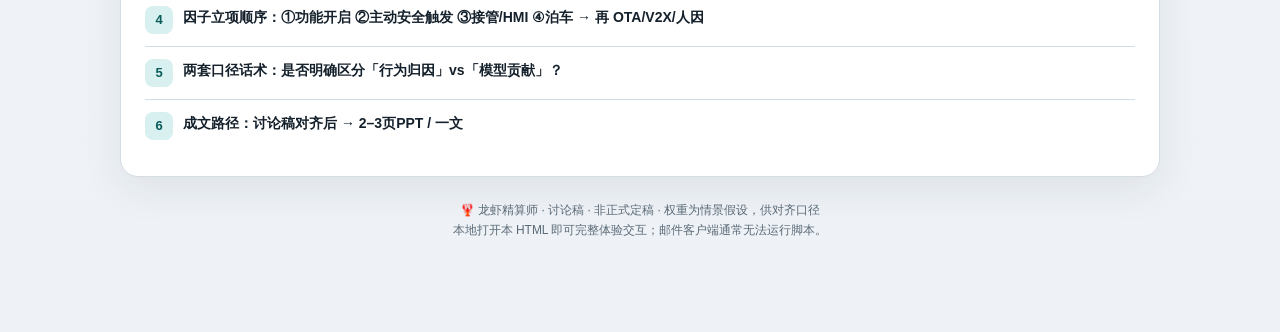
==== commit fdc69523: "Add Excel parameter workbook for risk framework discussion Editable yellow cells map to HTML weights" ====
--- a/data/reports/auto-risk-framework/index.html
+++ b/data/reports/auto-risk-framework/index.html
@@ -446,12 +446,11 @@
   <div class="badge">讨论稿 · Draft for Alignment</div>
   <h1>车险整体风险研究框架<br><em>人 − 车 − 环境 − 智驾</em></h1>
   <p class="lead">
-    回应陈总上半年反思会要求：先把风险框架说清楚，再系统布局因子研究，避免散点投入。
-    本稿用于内部讨论——权重为<strong>当下判断 + 30 年情景拍数</strong>，非正式定稿。
+    回应陈总上半年反思会要求：先把风险框架说清楚，再系统布局因子研究，避免散点投入。本稿用于内部讨论——权重为当下判断 + 30 年情景拍数，非正式定稿。
   </p>
   <div class="meta-row">
     <span class="chip strong">车险定价室 · 框架讨论材料</span>
-    <span class="chip">2026-07-21</span>
+    P26-07-21</span>
     <span class="chip">用途：汇报 / 宣导 / 指导因子研究</span>
     <span class="chip">交互：切换车型分层 × 时间轴</span>
   </div>
@@ -461,11 +460,10 @@
     <h2>〇、领导要求与问题意识</h2>
     <div class="callout">
       <strong>（1）明确整体风险研究框架：</strong>
-      当前车险风险中整体约 <b>80%–90%</b> 与人相关（驾驶行为）；乘用车中具备组合辅助驾驶功能的车辆，约 <b>20%</b> 风险与组合辅助驾驶功能相关（近 2 年研究重点）。
-      智驾相关因子占比虽小但持续扩大——需搭建「人−车−环境−智驾」框架，明确权重变化趋势，再系统化布局新因子。
+      当前车险风险中整体约 80%–90% 与人相关（驾驶行为）；乘用车中具备组合辅助驾驶功能的车辆，约 20% 风险与组合辅助驾驶功能相关（近 2 年研究重点）。智驾相关因子占比虽小但持续扩大——需搭建「人−车−环境−智驾」框架。
       <br><br>
       <strong>（2）新因子积累不足：</strong>
-      传统因子挖掘仍在持续，但新数据源开拓有限。框架先立住，投入才有方向。
+      新因子积累不足：传统因子挖掘仍在持续，但新数据源开拓有限。框架先立住，投入才有方向。
     </div>
     <h3>本稿要回答的三件事</h3>
     <ol>
@@ -474,8 +472,7 @@
       <li><b>投入逻辑</b>：为何要把增量研究资源压向智驾——不是因为它现在最大，而是因为它斜率最大。</li>
     </ol>
     <p class="sec-note" style="margin-top:12px;">
-      口径提醒：下文「人相关 80%–90%」是<strong>因果/损失归因口径</strong>（事故主因多在驾驶行为）；
-      筛查模型里「车龄、车价」贡献度可以很高——那是<strong>可观测代理变量</strong>，不等于「车本身造成了多数风险」。讨论时务必把两套口径拆开讲。
+      「人相关 80%–90%」是因果/损失归因口径；筛查模型里车龄/车价贡献可以很高——那是可观测代理变量，不等于车本身造成多数风险。
     </p>
   </section>
 
@@ -553,19 +550,19 @@
           <td class="num">30%–50%</td>
           <td>持续精挖</td>
         </tr>
-        <tr>
+<tr>
           <td>车辆基础</td>
           <td>车龄、车价、车型、使用性质</td>
           <td class="num">20%–30%</td>
           <td>筛查模型贡献高（代理变量）</td>
         </tr>
-        <tr>
+<tr>
           <td>交通 / 环境</td>
           <td>地区、道路属性、使用环境</td>
           <td class="num">10%–20%</td>
           <td>有基础，云环境可加深</td>
         </tr>
-        <tr>
+<tr>
           <td>投保人人口属性</td>
           <td>年龄、性别、婚姻、征信相关</td>
           <td class="num">较低但稳定</td>
@@ -591,25 +588,25 @@
           <td>人机共驾下的暴露结构</td>
           <td>近 2 年重点</td>
         </tr>
-        <tr class="highlight">
+<tr class="highlight">
           <td>主动安全触发</td>
           <td>AEB / LKA / FCW 等触发频次与情境</td>
           <td>近事故与干预强度</td>
           <td>近 2 年重点</td>
         </tr>
-        <tr class="highlight">
+<tr class="highlight">
+          <td>人机交互 HMI</td>
+          <td>接管请求、脱手/脱眼告警、响应时延</td>
+          <td>责任边界与操作风险</td>
+          <td>数据合作关键</td>
+        </tr>
+<tr class="highlight">
           <td>泊车行为</td>
           <td>自动泊车使用率、泊车场景事故</td>
           <td>低速碰撞与车损</td>
           <td>可快速试点</td>
         </tr>
-        <tr class="highlight">
-          <td>人机交互 HMI</td>
-          <td>接管请求、脱手/脱眼告警、响应时延</td>
-          <td>责任边界与操作风险</td>
-          <td>数据合作关键</td>
-        </tr>
-        <tr>
+<tr>
           <td>远期探索</td>
           <td>OTA/远程诊断、V2X 路况、疲劳/分心生物特征</td>
           <td>系统可靠性 + 环境实时性 + 人因</td>
@@ -624,8 +621,7 @@
     <h2>三、是否按能源类型 / 是否 L2 分？建议：要分，但分两层口径</h2>
     <div class="callout">
       <strong>建议结论（供拍板）：</strong>
-      对外宣导用「整体框架 + 全量权重」；对内研究与因子立项用「分层权重」。
-      能源类型与 L2 能力高度相关但不等同——优先按<strong>智驾能力分层</strong>，能源作为交叉切片。
+      对外宣导用「整体框架 + 全量权重」；对内研究与因子立项用「分层权重」。优先按智驾能力分层，能源作为交叉切片。
     </div>
 
     <div class="split-tags">
@@ -699,43 +695,37 @@
       <li>
         <div class="todo-num">1</div>
         <div>
-          <b>对外统一口径：</b>全量车队是否采用「人 82 / 车 10 / 环境 6 / 智驾 2」作为当下官方叙事？
-          L2+ 子集是否明确写「智驾相关约 20%」？
+          <b>对外统一口径：全量是否采用 人82/车10/环境6/智驾2？L2+是否写智驾约20%？</b>
         </div>
       </li>
-      <li>
+<li>
         <div class="todo-num">2</div>
         <div>
-          <b>30 年拍数：</b>全量情景智驾权重抬到 25% / 30% / 35% 哪一档更合适？
-          （用于说明「占比小但持续扩大」，指导资源倾斜，不必过度精确。）
+          <b>30年拍数：全量智驾权重抬到 25% / 30% / 35% 哪一档？</b>
         </div>
       </li>
-      <li>
+<li>
         <div class="todo-num">3</div>
         <div>
-          <b>分层原则：</b>是否确认「对内按智驾能力分层、能源作交叉」？避免能源与 L2 混为一谈。
+          <b>分层原则：是否确认「对内按智驾能力分层、能源作交叉」？</b>
         </div>
       </li>
-      <li>
+<li>
         <div class="todo-num">4</div>
         <div>
-          <b>因子研究立项顺序（建议）：</b>
-          ① 功能开启暴露 ② 主动安全触发 ③ 接管/HMI ④ 泊车
-          → 中长期再铺 OTA / V2X / 人因生物特征。传统因子继续挖，但不挤占智驾新数据源开拓。
+          <b>因子立项顺序：①功能开启 ②主动安全触发 ③接管/HMI ④泊车 → 再 OTA/V2X/人因</b>
         </div>
       </li>
-      <li>
+<li>
         <div class="todo-num">5</div>
         <div>
-          <b>两套口径话术：</b>汇报时先讲清「行为归因 ≠ 模型贡献」。
-          否则会被因子贡献度表（车龄/车价很高）带偏，以为「人相关 80%–90%」不成立。
+          <b>两套口径话术：是否明确区分「行为归因」vs「模型贡献」？</b>
         </div>
       </li>
-      <li>
+<li>
         <div class="todo-num">6</div>
         <div>
-          <b>成文路径：</b>本讨论稿对齐后 → 压缩为 2–3 页框架 PPT / 一文 →
-          用于室内科普、因子立项评审、向上汇报。
+          <b>成文路径：讨论稿对齐后 → 2–3页PPT / 一文</b>
         </div>
       </li>
     </ul>
@@ -791,7 +781,7 @@
     },
     {
       id: "ice",
-      label: "传统燃油（无 L2）",
+      label: "传统燃油（无L2）",
       judge: {
         2026: "对照组：智驾权重≈0。传统「人−车−环境」框架足够；因子工作仍以行为与车辆基础为主。",
         2036: "存量燃油车仍在，但新车几乎都带辅助驾驶——该分层在保单组合中逐渐萎缩。",
